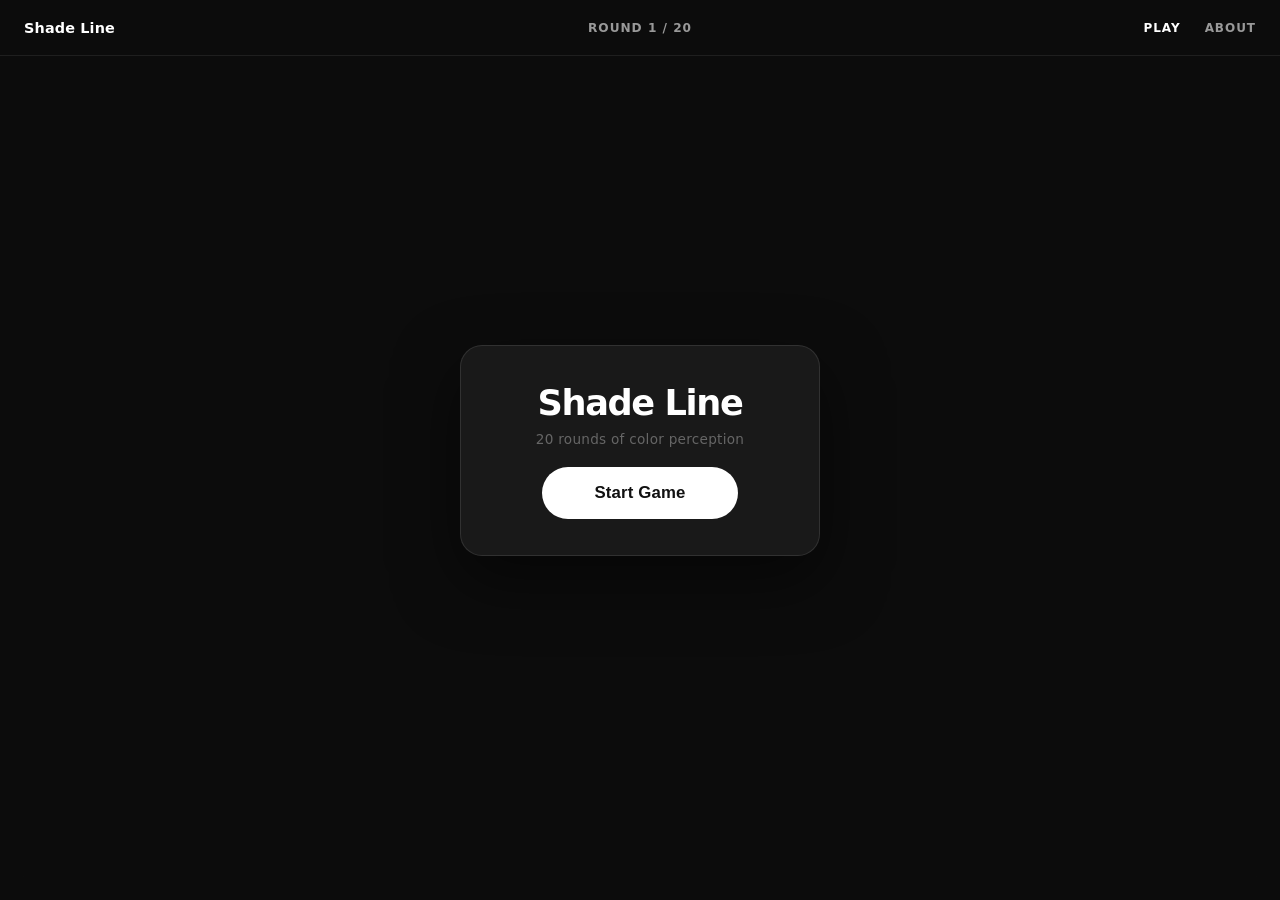
==== play/index.html @ 62c837fc "v5gpt" ====
<!DOCTYPE html>
<html lang="en">
<head>
  <meta charset="UTF-8" />
  <meta name="viewport" content="width=device-width, initial-scale=1.0, viewport-fit=cover" />
  <title>Play – Shade Line</title>
  <meta name="description" content="Test your color perception. Find the invisible boundary between two nearly identical shades — 20 adaptive rounds." />
  <script>
    (function () {
      var params = new URLSearchParams(window.location.search);
      if (params.get('autostart') === '1') {
        document.documentElement.classList.add('autostart-game');
      }
    }());
  </script>
  <link rel="stylesheet" href="../styles.css" />
</head>
<body class="page-game">

  <a href="#game-canvas" class="skip-link">Skip to game</a>

  <header id="site-header">
    <a href="../index.html" class="site-logo" aria-label="Shade Line — home">Shade Line</a>
    <div id="round-display" class="header-round" aria-live="polite" aria-atomic="true">Round 1 / 20</div>
    <nav class="site-nav" aria-label="Main navigation">
      <a href="index.html" aria-current="page">Play</a>
      <a href="../about.html" class="nav-about">About</a>
    </nav>
  </header>

  <main id="game-section" aria-label="Game">

    <div id="start-overlay" class="section-overlay" role="dialog" aria-modal="true" aria-labelledby="start-title">
      <div class="card start-card">
        <h1 id="start-title" class="start-title">Shade Line</h1>
        <p class="start-sub">20 rounds of color perception</p>
        <p id="challenge-message" class="challenge-message hidden"></p>
        <div id="start-best-banner" class="best-score-banner hidden" aria-live="polite">
          Personal best: <strong id="start-best-value">—</strong>
        </div>
        <button id="start-btn" class="btn-primary btn-large" type="button">Start Game</button>
      </div>
    </div>

    <div id="end-overlay" class="section-overlay hidden" role="dialog" aria-modal="true" aria-labelledby="end-title">
      <div class="card end-card">
        <p class="end-kicker">Your Results</p>
        <h2 id="end-title" class="end-title">Shade Line</h2>

        <div class="end-score-block" aria-live="polite">
          <div class="end-score-value"><span id="end-score-value">0</span><span class="end-score-total">/ 100</span></div>
          <p id="end-grade-message" class="end-grade-message">Solid. Respectable perception.</p>
        </div>

        <div id="new-record-badge" class="new-record hidden" aria-live="polite">New best!</div>
        <div id="best-score-end" class="best-score-row hidden">
          Best: <strong id="end-best-value">—</strong>
        </div>

        <div class="end-stats" aria-label="Game stats">
          <div class="end-stat">
            <span class="end-stat-label">Correct</span>
            <strong id="end-correct-value" class="end-stat-value">0</strong>
          </div>
          <div class="end-stat">
            <span class="end-stat-label">Missed</span>
            <strong id="end-missed-value" class="end-stat-value">0</strong>
          </div>
          <div class="end-stat">
            <span class="end-stat-label">Rounds</span>
            <strong id="end-rounds-value" class="end-stat-value">20</strong>
          </div>
        </div>

        <canvas id="score-card-canvas" class="score-card-preview hidden" aria-hidden="true"></canvas>

        <div class="end-actions" role="group" aria-label="Score card actions">
          <button id="share-challenge-btn" class="btn-secondary" type="button">Share Challenge</button>
          <button id="copy-card-btn"     class="btn-secondary" type="button">Copy Image</button>
          <button id="download-card-btn" class="btn-secondary" type="button">Save PNG</button>
          <button id="restart-btn"       class="btn-primary"   type="button">Try Again</button>
        </div>

        <a href="../index.html" class="end-back-link">← Back to home</a>
      </div>
    </div>

    <div id="game-ui" class="hidden">
      <div id="hud" role="status" aria-live="polite" aria-atomic="true">
        <span id="score-display">Score: 0</span>
      </div>

      <div id="canvas-wrapper">
        <canvas
          id="game-canvas"
          aria-label="Game area — click where you think the shade boundary is"
          role="img"
        ></canvas>
      </div>

      <div id="feedback-bar" aria-live="polite" aria-atomic="true">
        <span id="feedback-text">&nbsp;</span>
      </div>
    </div>

  </main>

  <script src="../script.js"></script>
</body>
</html>
---- styles.css ----
/* ============================================================
   CSS VARIABLES
   ============================================================ */
:root {
  --header-h:   56px;
  --bg:         #0d0d0d;
  --text:       #e8e8e8;
  --text-dim:   #999;     /* AA on #0d0d0d for UI labels */
  --text-faint: #666;     /* raised from #444 — improves contrast */
  --border:     rgba(255, 255, 255, 0.08);
  --focus-ring: 2px solid #fff;
}

/* ============================================================
   RESET
   ============================================================ */
*, *::before, *::after {
  box-sizing: border-box;
  margin: 0;
  padding: 0;
}

html {
  scroll-behavior: smooth;
}

body {
  font-family: system-ui, -apple-system, "Segoe UI", sans-serif;
  background: var(--bg);
  color: var(--text);
  /* user-select only disabled on game elements, not the whole document */
}

/* ============================================================
   ACCESSIBILITY — SKIP LINK
   ============================================================ */
.skip-link {
  position: absolute;
  top: -100%;
  left: 16px;
  z-index: 9999;
  padding: 10px 20px;
  background: #fff;
  color: #111;
  font-weight: 700;
  font-size: 0.9rem;
  border-radius: 0 0 8px 8px;
  text-decoration: none;
  transition: top 150ms;
}

.skip-link:focus {
  top: 0;
}

/* Screen-reader-only text */
.sr-only {
  position: absolute;
  width: 1px;
  height: 1px;
  padding: 0;
  margin: -1px;
  overflow: hidden;
  clip: rect(0,0,0,0);
  white-space: nowrap;
  border: 0;
}

/* Global focus style — only shown for keyboard navigation */
:focus { outline: none; }
:focus-visible {
  outline: var(--focus-ring);
  outline-offset: 3px;
  border-radius: 4px;
}

/* Hidden utility */
.hidden { display: none !important; }

/* ============================================================
   HEADER
   ============================================================ */
#site-header {
  position: fixed;
  top: 0;
  left: 0;
  right: 0;
  height: var(--header-h);
  display: flex;
  align-items: center;
  justify-content: space-between;
  padding: 0 24px;
  padding-left:  max(24px, env(safe-area-inset-left));
  padding-right: max(24px, env(safe-area-inset-right));
  background: rgba(13, 13, 13, 0.90);
  backdrop-filter: blur(14px);
  -webkit-backdrop-filter: blur(14px);
  border-bottom: 1px solid var(--border);
  z-index: 200;
}

.header-round {
  position: absolute;
  left: 50%;
  transform: translateX(-50%);
  font-size: 0.76rem;
  font-weight: 700;
  letter-spacing: 0.08em;
  text-transform: uppercase;
  color: var(--text-dim);
  pointer-events: none;
  white-space: nowrap;
}

.site-logo {
  color: #fff;
  font-weight: 700;
  font-size: 0.9rem;
  text-decoration: none;
  letter-spacing: 0.01em;
}

.site-nav {
  display: flex;
  gap: 24px;
  align-items: center;
}

.site-nav a {
  color: var(--text-dim);
  text-decoration: none;
  font-size: 0.75rem;
  text-transform: uppercase;
  letter-spacing: 0.08em;
  font-weight: 600;
  transition: color 150ms;
}

.site-nav a:hover          { color: var(--text); }
.site-nav a[aria-current]  { color: #fff; }

/* ============================================================
   BUTTONS
   ============================================================ */
.btn-primary {
  display: inline-block;
  padding: 14px 40px;
  border: none;
  border-radius: 999px;
  background: #fff;
  color: #111;
  font-weight: 700;
  font-size: 0.95rem;
  cursor: pointer;
  transition: opacity 150ms, transform 150ms;
  letter-spacing: 0.01em;
  text-decoration: none; /* for <a> used as button */
  white-space: nowrap;
}

.btn-primary:hover  { opacity: 0.86; transform: translateY(-1px); }
.btn-primary:active { opacity: 0.72; transform: translateY(0); }

.btn-large {
  padding: 16px 52px;
  font-size: 1.05rem;
}

.btn-secondary {
  display: inline-block;
  padding: 12px 22px;
  border: 1px solid rgba(255, 255, 255, 0.15);
  border-radius: 999px;
  background: transparent;
  color: var(--text-dim);
  font-size: 0.85rem;
  font-weight: 600;
  cursor: pointer;
  transition: background-color 150ms, color 150ms, border-color 150ms;
  letter-spacing: 0.01em;
  white-space: nowrap;
}

.btn-secondary:hover {
  background: rgba(255, 255, 255, 0.06);
  color: var(--text);
  border-color: rgba(255, 255, 255, 0.28);
}

/* ============================================================
   FOOTER
   ============================================================ */
#site-footer {
  padding: 22px 24px;
  border-top: 1px solid var(--border);
  display: flex;
  justify-content: center;
  align-items: center;
  flex-wrap: wrap;
  gap: 8px;
  text-align: center;
}

.footer-logo {
  font-size: 0.82rem;
  font-weight: 700;
  color: #fff;
}

.footer-copy {
  font-size: 0.75rem;
  color: var(--text-faint);
  user-select: text;
}

.footer-copy a {
  color: inherit;
  text-decoration: none;
  border-bottom: 1px solid transparent;
  transition: color 150ms, border-color 150ms;
}

.footer-copy a:hover {
  color: var(--text-dim);
  border-color: rgba(255, 255, 255, 0.2);
}

/* ============================================================
   LANDING PAGE  (index.html)
   ============================================================ */
#landing {
  min-height: 100dvh;
  min-height: 100vh; /* fallback */
  padding-top:    calc(var(--header-h) + 80px);
  padding-bottom: 80px;
  display: flex;
  flex-direction: column;
  align-items: center;
  gap: 80px;
}

/* Hero */
.hero-content {
  text-align: center;
  max-width: 600px;
  padding: 0 24px;
  animation: fadeUp 0.55s ease both;
  /* Allow text to be selectable on landing */
  user-select: text;
  -webkit-user-select: text;
}

.hero-label {
  font-size: 0.72rem;
  text-transform: uppercase;
  letter-spacing: 0.12em;
  color: var(--text-faint);
  margin-bottom: 18px;
}

.hero-content h1 {
  font-size: clamp(2.6rem, 7vw, 4.4rem);
  font-weight: 800;
  letter-spacing: -0.04em;
  line-height: 1.08;
  color: #fff;
  margin-bottom: 20px;
}

.hero-sub {
  font-size: clamp(0.95rem, 2.5vw, 1.1rem);
  color: var(--text-dim);
  line-height: 1.65;
  margin-bottom: 28px;
}

.best-score-banner {
  display: inline-block;
  border: 1px solid var(--border);
  border-radius: 999px;
  padding: 6px 18px;
  font-size: 0.8rem;
  color: var(--text-dim);
  margin-bottom: 18px;
}

.best-score-banner strong { color: #fff; }

.hero-disclaimer {
  display: block;
  font-size: 0.72rem;
  color: var(--text-faint);
  margin-top: 12px;
  letter-spacing: 0.04em;
}

/* How it works */
.how-section {
  width: 100%;
  max-width: 920px;
  padding: 0 24px;
  animation: fadeUp 0.65s 0.1s ease both;
}

.how-section h2 {
  font-size: 0.72rem;
  text-transform: uppercase;
  letter-spacing: 0.12em;
  color: var(--text-faint);
  text-align: center;
  margin-bottom: 28px;
}

.steps {
  display: grid;
  grid-template-columns: repeat(3, 1fr);
  gap: 16px;
}

.step {
  background: rgba(255, 255, 255, 0.03);
  border: 1px solid var(--border);
  border-radius: 12px;
  padding: 22px;
  user-select: text;
  -webkit-user-select: text;
}

.step-num {
  font-size: 0.68rem;
  color: var(--text-faint);
  font-weight: 700;
  letter-spacing: 0.1em;
  margin-bottom: 10px;
  text-transform: uppercase;
}

.step h3 {
  font-size: 0.9rem;
  font-weight: 700;
  color: #fff;
  margin-bottom: 8px;
}

.step p {
  font-size: 0.8rem;
  color: var(--text-dim);
  line-height: 1.6;
}

/* ============================================================
   ABOUT PAGE  (about.html)
   ============================================================ */
.about-hero {
  text-align: center;
  padding: calc(var(--header-h) + 72px) 24px 64px;
  max-width: 640px;
  margin: 0 auto;
  animation: fadeUp 0.55s ease both;
  user-select: text;
  -webkit-user-select: text;
}

.about-hero .hero-label {
  margin-bottom: 16px;
}

.about-hero h1 {
  font-size: clamp(2rem, 5vw, 3rem);
  font-weight: 800;
  letter-spacing: -0.04em;
  color: #fff;
  line-height: 1.1;
  margin-bottom: 16px;
}

.about-hero-sub {
  font-size: 1rem;
  color: var(--text-dim);
  line-height: 1.6;
  margin-bottom: 28px;
}

.about-inner {
  max-width: 680px;
  margin: 0 auto;
  padding: 0 24px 80px;
  display: flex;
  flex-direction: column;
  gap: 52px;
}

.about-block {
  user-select: text;
  -webkit-user-select: text;
}

.about-block h2 {
  font-size: clamp(1.1rem, 3vw, 1.35rem);
  font-weight: 700;
  color: #fff;
  margin-bottom: 14px;
}

.about-block p {
  font-size: 0.92rem;
  color: var(--text-dim);
  line-height: 1.75;
  margin-bottom: 12px;
}

.about-block p:last-child { margin-bottom: 0; }

.about-block em {
  color: var(--text);
  font-style: italic;
}

/* ============================================================
   GAME PAGE  (game.html)
   ============================================================ */
.page-game body,
body.page-game {
  overflow: hidden; /* game is full-viewport, no scroll */
}

#game-section {
  position: relative;
  height: 100dvh;
  height: 100vh; /* fallback */
  display: flex;
  flex-direction: column;
}

/* ── Overlays (start + end) ── */
.section-overlay {
  position: absolute;
  inset: 0;
  display: flex;
  align-items: center;
  justify-content: center;
  background: rgba(13, 13, 13, 0.85);
  backdrop-filter: blur(14px);
  -webkit-backdrop-filter: blur(14px);
  z-index: 50;
  padding:        24px;
  padding-top:    max(24px, env(safe-area-inset-top));
  padding-bottom: max(24px, env(safe-area-inset-bottom));
  padding-left:   max(24px, env(safe-area-inset-left));
  padding-right:  max(24px, env(safe-area-inset-right));
}

.autostart-game #start-overlay {
  display: none !important;
}

/* ── Card (shared by start + end) ── */
.card {
  background: rgba(255, 255, 255, 0.055);
  border: 1px solid rgba(255, 255, 255, 0.10);
  border-radius: 22px;
  padding: 36px 40px;
  text-align: center;
  width: 100%;
  box-shadow: 0 24px 64px rgba(0, 0, 0, 0.55);
}

/* Start card — compact */
.start-card {
  max-width: 360px;
}

.start-title {
  font-size: clamp(1.6rem, 5vw, 2.2rem);
  font-weight: 800;
  letter-spacing: -0.04em;
  color: #fff;
  margin-bottom: 8px;
}

.start-sub {
  font-size: 0.85rem;
  color: var(--text-faint);
  margin-bottom: 20px;
  letter-spacing: 0.02em;
}

.challenge-message {
  font-size: 0.92rem;
  color: var(--text-dim);
  line-height: 1.6;
  margin: -4px 0 20px;
}

.start-card .best-score-banner {
  margin-bottom: 20px;
}

/* End card */
.end-card {
  max-width: 500px;
}

.end-kicker {
  font-size: 0.72rem;
  text-transform: uppercase;
  letter-spacing: 0.14em;
  color: var(--text-faint);
  margin-bottom: 10px;
}

.end-title {
  font-size: clamp(2rem, 5vw, 2.8rem);
  font-weight: 800;
  letter-spacing: -0.05em;
  color: #fff;
  margin-bottom: 18px;
}

.end-score-block {
  padding: 28px 24px 24px;
  margin-bottom: 14px;
  border-radius: 18px;
  background:
    radial-gradient(circle at top, rgba(255,255,255,0.06), transparent 55%),
    linear-gradient(180deg, rgba(255,255,255,0.05), rgba(255,255,255,0.025));
  border: 1px solid rgba(255,255,255,0.08);
}

.end-score-value {
  display: flex;
  align-items: baseline;
  justify-content: center;
  gap: 10px;
  margin-bottom: 10px;
}

#end-score-value {
  font-size: clamp(4rem, 12vw, 5.6rem);
  line-height: 0.95;
  font-weight: 800;
  letter-spacing: -0.06em;
  color: #fff;
}

.end-score-total {
  font-size: 1.1rem;
  font-weight: 700;
  color: var(--text-faint);
}

.end-grade-message {
  font-size: 1rem;
  color: var(--text-dim);
  line-height: 1.5;
}

.end-stats {
  display: grid;
  grid-template-columns: repeat(3, 1fr);
  gap: 10px;
  margin-bottom: 18px;
}

.end-stat {
  padding: 16px 12px;
  border-radius: 14px;
  background: rgba(255,255,255,0.03);
  border: 1px solid rgba(255,255,255,0.08);
}

.end-stat-label {
  display: block;
  font-size: 0.72rem;
  text-transform: uppercase;
  letter-spacing: 0.1em;
  color: var(--text-faint);
  margin-bottom: 8px;
}

.end-stat-value {
  font-size: 1.35rem;
  font-weight: 800;
  color: #fff;
}

.score-card-preview {
  width: 0;
  height: 0;
  display: block;
}

/* ── End card details ── */
.new-record {
  display: inline-block;
  background: rgba(74, 222, 128, 0.14);
  border: 1px solid rgba(74, 222, 128, 0.30);
  border-radius: 999px;
  padding: 4px 14px;
  font-size: 0.78rem;
  font-weight: 700;
  color: #4ade80;
  margin-bottom: 10px;
}

.best-score-row {
  font-size: 0.8rem;
  color: var(--text-faint);
  margin-bottom: 16px;
}

.best-score-row strong { color: #fff; }

.end-actions {
  display: flex;
  gap: 8px;
  justify-content: center;
  margin-bottom: 14px;
  flex-wrap: wrap;
}

.end-back-link {
  display: inline-block;
  font-size: 0.78rem;
  color: var(--text-faint);
  text-decoration: none;
  transition: color 150ms;
}

.end-back-link:hover { color: var(--text-dim); }

/* ── Game HUD ── */
#game-ui {
  /* fills whatever space #game-section gives it */
  flex: 1;
  min-height: 0;
  display: flex;
  flex-direction: column;
  user-select: none;
  -webkit-user-select: none;
}

#game-ui.hidden { display: none; }

#hud {
  flex-shrink: 0;
  display: flex;
  justify-content: flex-end;
  align-items: center;
  padding:        12px 22px;
  padding-top:    max(12px, env(safe-area-inset-top));
  padding-left:   max(22px, env(safe-area-inset-left));
  padding-right:  max(22px, env(safe-area-inset-right));
  font-size: 0.78rem;
  font-weight: 600;
  letter-spacing: 0.06em;
  text-transform: uppercase;
  color: #555;
}

#score-display { text-align: right; }

/* ── Canvas ── */
#canvas-wrapper {
  flex: 1;
  min-height: 0;
  padding:       0 16px;
  padding-left:  max(16px, env(safe-area-inset-left));
  padding-right: max(16px, env(safe-area-inset-right));
  display: flex;
  align-items: stretch;
}

#game-canvas {
  width: 100%;
  height: 100%;
  border-radius: 14px;
  display: block;
  cursor: crosshair;
  touch-action: none;
  transition: box-shadow 220ms ease;
}

/* Reveal border glow — result color lives here, not on the canvas fill */
#canvas-wrapper.reveal-hit  #game-canvas {
  box-shadow: 0 0 0 2px #4ade80, 0 0 40px rgba(74, 222, 128, 0.20);
}
#canvas-wrapper.reveal-miss #game-canvas {
  box-shadow: 0 0 0 2px #f87171, 0 0 40px rgba(248, 113, 113, 0.20);
}

/* ── Feedback bar ── */
#feedback-bar {
  flex-shrink: 0;
  height: 50px;
  display: flex;
  align-items: center;
  justify-content: center;
  padding: 0 24px;
  padding-bottom: max(0px, env(safe-area-inset-bottom));
  transition: background-color 200ms ease;
}

#feedback-bar.good { background: rgba(74, 222, 128, 0.06); }
#feedback-bar.ok   { background: rgba(250, 204,  21, 0.06); }
#feedback-bar.miss { background: rgba(248, 113, 113, 0.07); }

#feedback-text {
  font-size: 0.95rem;
  font-weight: 700;
  letter-spacing: 0.02em;
  color: transparent; /* placeholder keeps height; colour added by class */
}

#feedback-text.good,
#feedback-text.ok,
#feedback-text.miss {
  animation: feedPop 0.18s ease-out forwards;
}

#feedback-text.good { color: #4ade80; }
#feedback-text.ok   { color: #facc15; }
#feedback-text.miss { color: #f87171; }

/* ============================================================
   ANIMATIONS
   ============================================================ */
@keyframes feedPop {
  from { transform: scale(0.80); opacity: 0; }
  to   { transform: scale(1);    opacity: 1; }
}

@keyframes fadeUp {
  from { opacity: 0; transform: translateY(18px); }
  to   { opacity: 1; transform: translateY(0); }
}

/* Scroll-triggered reveal on about page */
.reveal {
  opacity: 0;
  transform: translateY(22px);
  transition: opacity 0.5s ease, transform 0.5s ease;
}

.reveal.visible {
  opacity: 1;
  transform: none;
}

/* Respect reduced-motion preference */
@media (prefers-reduced-motion: reduce) {
  *,
  *::before,
  *::after {
    animation-duration: 0.01ms !important;
    transition-duration: 0.01ms !important;
  }
  .reveal { opacity: 1; transform: none; }
  html    { scroll-behavior: auto; }
}

/* ============================================================
   RESPONSIVE — 700px
   ============================================================ */
@media (max-width: 700px) {
  .steps { grid-template-columns: 1fr; }
  .card  { padding: 28px 22px; }
}

/* ============================================================
   RESPONSIVE — 480px (phones, portrait)
   ============================================================ */
@media (max-width: 480px) {
  .header-round {
    font-size: 0.65rem;
    max-width: 46vw;
    overflow: hidden;
    text-overflow: ellipsis;
  }

  #hud {
    font-size: 0.68rem;
    padding-top:    max(10px, env(safe-area-inset-top));
    padding-left:   max(14px, env(safe-area-inset-left));
    padding-right:  max(14px, env(safe-area-inset-right));
    padding-bottom: 10px;
  }

  #canvas-wrapper {
    padding-left:  max(8px, env(safe-area-inset-left));
    padding-right: max(8px, env(safe-area-inset-right));
  }

  #game-canvas { border-radius: 10px; }

  #feedback-bar {
    height: auto;
    min-height: 44px;
    padding-top: 8px;
    padding-bottom: max(10px, env(safe-area-inset-bottom));
  }

  .site-nav .nav-about { display: none; }

  .end-actions {
    flex-direction: column;
    align-items: stretch;
  }

  .end-actions button { width: 100%; }

  .end-card { max-width: 100%; }

  .end-stats {
    grid-template-columns: 1fr;
  }
}

/* ============================================================
   RESPONSIVE — landscape phones (short viewport)
   ============================================================ */
@media (max-height: 500px) and (orientation: landscape) {
  #hud {
    padding:        6px 14px;
    padding-top:    max(6px, env(safe-area-inset-top));
    padding-left:   max(14px, env(safe-area-inset-left));
    padding-right:  max(14px, env(safe-area-inset-right));
    font-size: 0.65rem;
  }

  #feedback-bar {
    height: auto;
    min-height: 34px;
    padding-top: 4px;
    padding-bottom: max(4px, env(safe-area-inset-bottom));
  }

  #canvas-wrapper {
    padding-left:  max(8px, env(safe-area-inset-left));
    padding-right: max(8px, env(safe-area-inset-right));
  }
}
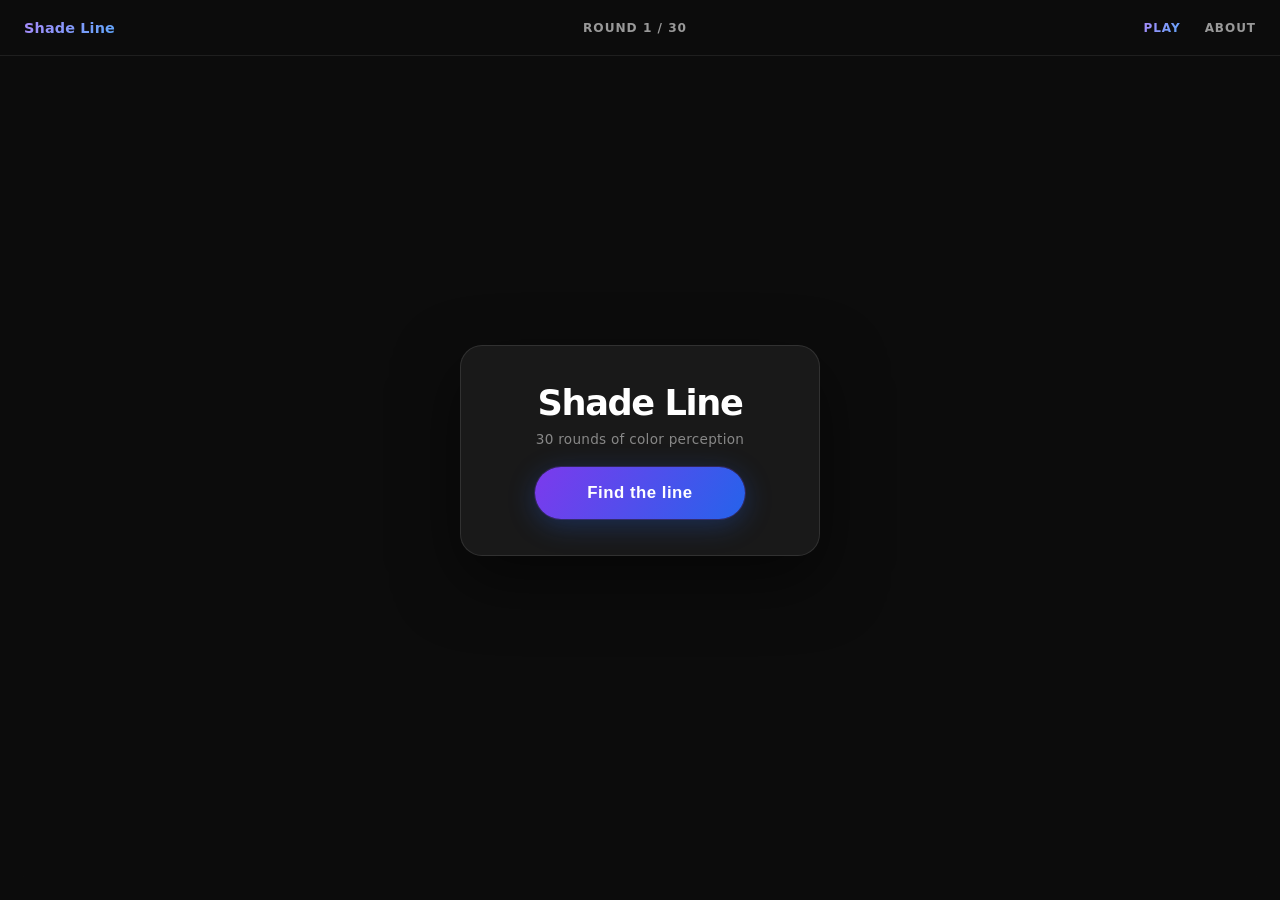
==== commit ab114740: "v8" ====
--- a/play/index.html
+++ b/play/index.html
@@ -4,7 +4,7 @@
   <meta charset="UTF-8" />
   <meta name="viewport" content="width=device-width, initial-scale=1.0, viewport-fit=cover" />
   <title>Play – Shade Line</title>
-  <meta name="description" content="Test your color perception. Find the invisible boundary between two nearly identical shades — 20 adaptive rounds." />
+  <meta name="description" content="Test your color perception. Find the invisible boundary between two nearly identical shades — 30 adaptive rounds." />
   <script>
     (function () {
       var params = new URLSearchParams(window.location.search);
@@ -21,9 +21,12 @@
 
   <header id="site-header">
     <a href="../index.html" class="site-logo" aria-label="Shade Line — home">Shade Line</a>
-    <div id="round-display" class="header-round" aria-live="polite" aria-atomic="true">Round 1 / 20</div>
+    <div class="header-center">
+      <div id="round-display" aria-live="polite" aria-atomic="true">Round 1 / 30</div>
+      <span id="delta-display" aria-label="Color difference"></span>
+    </div>
     <nav class="site-nav" aria-label="Main navigation">
-      <a href="index.html" aria-current="page">Play</a>
+      <a href="index.html" class="nav-play" aria-current="page">Play</a>
       <a href="../about.html" class="nav-about">About</a>
     </nav>
   </header>
@@ -33,12 +36,12 @@
     <div id="start-overlay" class="section-overlay" role="dialog" aria-modal="true" aria-labelledby="start-title">
       <div class="card start-card">
         <h1 id="start-title" class="start-title">Shade Line</h1>
-        <p class="start-sub">20 rounds of color perception</p>
+        <p class="start-sub">30 rounds of color perception</p>
         <p id="challenge-message" class="challenge-message hidden"></p>
         <div id="start-best-banner" class="best-score-banner hidden" aria-live="polite">
           Personal best: <strong id="start-best-value">—</strong>
         </div>
-        <button id="start-btn" class="btn-primary btn-large" type="button">Start Game</button>
+        <button id="start-btn" class="btn-primary btn-large btn-cta" type="button">Find the line</button>
       </div>
     </div>
 
@@ -48,7 +51,7 @@
         <h2 id="end-title" class="end-title">Shade Line</h2>
 
         <div class="end-score-block" aria-live="polite">
-          <div class="end-score-value"><span id="end-score-value">0</span><span class="end-score-total">/ 100</span></div>
+          <div class="end-score-value"><span id="end-score-value">0</span><span class="end-score-total">%</span></div>
           <p id="end-grade-message" class="end-grade-message">Solid. Respectable perception.</p>
         </div>
 
@@ -68,17 +71,23 @@
           </div>
           <div class="end-stat">
             <span class="end-stat-label">Rounds</span>
-            <strong id="end-rounds-value" class="end-stat-value">20</strong>
+            <strong id="end-rounds-value" class="end-stat-value">30</strong>
+          </div>
+          <div class="end-stat end-stat--wide">
+            <span class="end-stat-label">Difference</span>
+            <strong id="end-de-value" class="end-stat-value">—</strong>
           </div>
         </div>
 
         <canvas id="score-card-canvas" class="score-card-preview hidden" aria-hidden="true"></canvas>
 
         <div class="end-actions" role="group" aria-label="Score card actions">
-          <button id="share-challenge-btn" class="btn-secondary" type="button">Share Challenge</button>
-          <button id="copy-card-btn"     class="btn-secondary" type="button">Copy Image</button>
-          <button id="download-card-btn" class="btn-secondary" type="button">Save PNG</button>
-          <button id="restart-btn"       class="btn-primary"   type="button">Try Again</button>
+          <div class="end-actions-secondary">
+            <button id="share-challenge-btn" class="btn-secondary" type="button">Share Challenge</button>
+            <button id="copy-card-btn"       class="btn-secondary" type="button">Copy Image</button>
+            <button id="download-card-btn"   class="btn-secondary" type="button">Save PNG</button>
+          </div>
+          <button id="restart-btn" class="btn-primary btn-cta" type="button">Try Again</button>
         </div>
 
         <a href="../index.html" class="end-back-link">← Back to home</a>
--- a/styles.css
+++ b/styles.css
@@ -6,7 +6,7 @@
   --bg:         #0d0d0d;
   --text:       #e8e8e8;
   --text-dim:   #999;     /* AA on #0d0d0d for UI labels */
-  --text-faint: #666;     /* raised from #444 — improves contrast */
+  --text-faint: #888;     /* #888 on #0d0d0d = ~5.5:1, passes WCAG AA */
   --border:     rgba(255, 255, 255, 0.08);
   --focus-ring: 2px solid #fff;
 }
@@ -99,25 +99,40 @@
   z-index: 200;
 }
 
-.header-round {
+.header-center {
   position: absolute;
   left: 50%;
   transform: translateX(-50%);
+  display: flex;
+  align-items: center;
+  gap: 10px;
+  pointer-events: none;
+  white-space: nowrap;
+}
+
+#round-display {
   font-size: 0.76rem;
   font-weight: 700;
   letter-spacing: 0.08em;
   text-transform: uppercase;
   color: var(--text-dim);
-  pointer-events: none;
-  white-space: nowrap;
+}
+
+#delta-display {
+  font-size: 0.76rem;
+  font-weight: 500;
+  color: var(--text-dim);
 }
 
 .site-logo {
-  color: #fff;
   font-weight: 700;
   font-size: 0.9rem;
   text-decoration: none;
   letter-spacing: 0.01em;
+  background: linear-gradient(120deg, #a78bfa 0%, #60a5fa 100%);
+  -webkit-background-clip: text;
+  -webkit-text-fill-color: transparent;
+  background-clip: text;
 }
 
 .site-nav {
@@ -136,8 +151,15 @@
   transition: color 150ms;
 }
 
-.site-nav a:hover          { color: var(--text); }
-.site-nav a[aria-current]  { color: #fff; }
+.site-nav a:hover { color: var(--text); }
+
+.site-nav a[aria-current],
+.site-nav .nav-play {
+  background: linear-gradient(120deg, #a78bfa 0%, #60a5fa 100%);
+  -webkit-background-clip: text;
+  -webkit-text-fill-color: transparent;
+  background-clip: text;
+}
 
 /* ============================================================
    BUTTONS
@@ -185,6 +207,30 @@
   background: rgba(255, 255, 255, 0.06);
   color: var(--text);
   border-color: rgba(255, 255, 255, 0.28);
+}
+
+/* Hero CTA — overrides the generic white pill */
+.btn-cta {
+  background: linear-gradient(120deg, #7c3aed 0%, #2563eb 100%);
+  color: #fff;
+  letter-spacing: 0.03em;
+  box-shadow: 0 0 0 1px rgba(124, 58, 237, 0.25),
+              0 6px 28px rgba(37, 99, 235, 0.30);
+  transition: transform 220ms, box-shadow 220ms;
+}
+
+.btn-cta:hover {
+  opacity: 1;
+  transform: translateY(-3px);
+  box-shadow: 0 0 0 1px rgba(124, 58, 237, 0.45),
+              0 12px 48px rgba(37, 99, 235, 0.45);
+}
+
+.btn-cta:active {
+  opacity: 1;
+  transform: translateY(-1px);
+  box-shadow: 0 0 0 1px rgba(124, 58, 237, 0.3),
+              0 4px 20px rgba(37, 99, 235, 0.25);
 }
 
 /* ============================================================
@@ -328,11 +374,14 @@
 
 .step-num {
   font-size: 0.68rem;
-  color: var(--text-faint);
   font-weight: 700;
   letter-spacing: 0.1em;
   margin-bottom: 10px;
   text-transform: uppercase;
+  background: linear-gradient(120deg, #7c3aed 0%, #2563eb 100%);
+  -webkit-background-clip: text;
+  -webkit-text-fill-color: transparent;
+  background-clip: text;
 }
 
 .step h3 {
@@ -540,7 +589,10 @@
   line-height: 0.95;
   font-weight: 800;
   letter-spacing: -0.06em;
-  color: #fff;
+  background: linear-gradient(120deg, #a78bfa 0%, #60a5fa 100%);
+  -webkit-background-clip: text;
+  -webkit-text-fill-color: transparent;
+  background-clip: text;
 }
 
 .end-score-total {
@@ -560,6 +612,10 @@
   grid-template-columns: repeat(3, 1fr);
   gap: 10px;
   margin-bottom: 18px;
+}
+
+.end-stat--wide {
+  grid-column: 1 / -1;
 }
 
 .end-stat {
@@ -613,10 +669,24 @@
 
 .end-actions {
   display: flex;
+  flex-direction: column;
+  gap: 10px;
+  margin-bottom: 14px;
+}
+
+.end-actions-secondary {
+  display: grid;
+  grid-template-columns: repeat(3, 1fr);
   gap: 8px;
-  justify-content: center;
-  margin-bottom: 14px;
-  flex-wrap: wrap;
+}
+
+.end-actions-secondary .btn-secondary {
+  width: 100%;
+  text-align: center;
+}
+
+#restart-btn {
+  width: 100%;
 }
 
 .end-back-link {
@@ -645,7 +715,7 @@
 #hud {
   flex-shrink: 0;
   display: flex;
-  justify-content: flex-end;
+  justify-content: space-between;
   align-items: center;
   padding:        12px 22px;
   padding-top:    max(12px, env(safe-area-inset-top));
@@ -771,9 +841,17 @@
    RESPONSIVE — 480px (phones, portrait)
    ============================================================ */
 @media (max-width: 480px) {
-  .header-round {
+  .header-center {
+    gap: 6px;
+    max-width: 46vw;
+  }
+
+  #round-display,
+  #delta-display {
     font-size: 0.65rem;
-    max-width: 46vw;
+  }
+
+  #delta-display {
     overflow: hidden;
     text-overflow: ellipsis;
   }
@@ -802,12 +880,9 @@
 
   .site-nav .nav-about { display: none; }
 
-  .end-actions {
-    flex-direction: column;
-    align-items: stretch;
-  }
-
-  .end-actions button { width: 100%; }
+  .end-actions-secondary {
+    grid-template-columns: 1fr;
+  }
 
   .end-card { max-width: 100%; }
 
